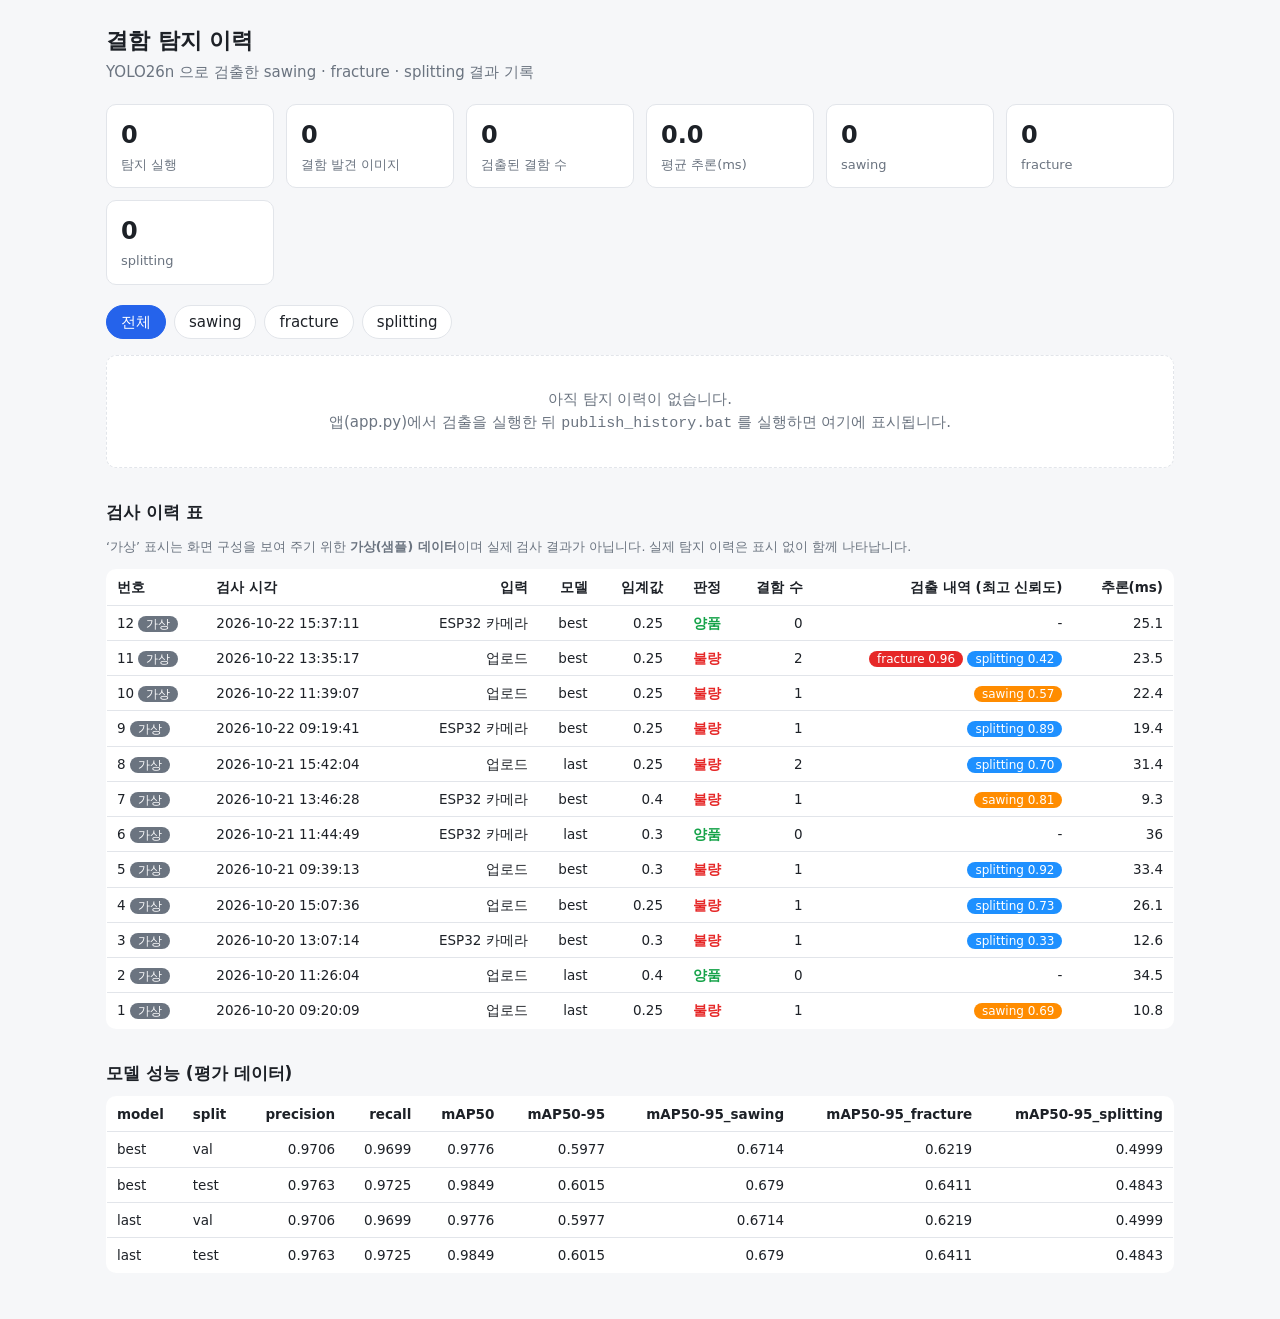
==== docs/index.html @ 81ce35f9 "Add virtual inspection history table (12 sample records) Co-Authored-By: Claude Sonnet 5.5 <noreply@" ====
<!doctype html>
<html lang="ko">
<head>
<meta charset="utf-8">
<meta name="viewport" content="width=device-width, initial-scale=1">
<title>결함 탐지 이력</title>
<style>
  :root { --bg:#f6f7f9; --card:#fff; --fg:#1d2127; --muted:#6b7480; --line:#e2e5ea; --accent:#2563eb;
          --sawing:#ff8c00; --fracture:#e62828; --splitting:#1e90ff; }
  @media (prefers-color-scheme: dark) {
    :root { --bg:#14161a; --card:#1d2025; --fg:#e8eaed; --muted:#9aa3ae; --line:#2c3037; --accent:#6ea0ff; }
  }
  * { box-sizing:border-box; }
  body { margin:0; background:var(--bg); color:var(--fg); font:15px/1.5 system-ui,"Malgun Gothic",sans-serif; }
  main { max-width:1100px; margin:0 auto; padding:24px 16px 48px; }
  h1 { font-size:22px; margin:0 0 4px; }
  .sub { color:var(--muted); margin:0 0 20px; }
  .stats { display:grid; grid-template-columns:repeat(auto-fit,minmax(150px,1fr)); gap:12px; margin-bottom:20px; }
  .stat { background:var(--card); border:1px solid var(--line); border-radius:10px; padding:12px 14px; }
  .stat b { display:block; font-size:24px; }
  .stat span { color:var(--muted); font-size:13px; }
  .bar { display:flex; flex-wrap:wrap; gap:8px; align-items:center; margin-bottom:16px; }
  .chip { border:1px solid var(--line); background:var(--card); color:var(--fg); border-radius:999px;
          padding:5px 14px; cursor:pointer; font:inherit; }
  .chip[aria-pressed="true"] { background:var(--accent); border-color:var(--accent); color:#fff; }
  .grid { display:grid; grid-template-columns:repeat(auto-fill,minmax(250px,1fr)); gap:14px; }
  .card { background:var(--card); border:1px solid var(--line); border-radius:10px; overflow:hidden; }
  .card img { width:100%; aspect-ratio:4/3; object-fit:contain; background:#000; display:block; cursor:zoom-in; }
  .card .body { padding:10px 12px; }
  .meta { color:var(--muted); font-size:12.5px; }
  .tags { margin-top:6px; display:flex; flex-wrap:wrap; gap:4px; }
  .tag { font-size:12px; color:#fff; padding:1px 8px; border-radius:999px; }
  .tag.sawing { background:var(--sawing); } .tag.fracture { background:var(--fracture); } .tag.splitting { background:var(--splitting); }
  .tag.none { background:var(--muted); }
  .empty { background:var(--card); border:1px dashed var(--line); border-radius:10px; padding:32px; text-align:center; color:var(--muted); }
  h2 { font-size:17px; margin:32px 0 10px; }
  table { width:100%; border-collapse:collapse; background:var(--card); border:1px solid var(--line); border-radius:10px; overflow:hidden; font-size:13.5px; }
  th,td { padding:7px 10px; text-align:right; border-bottom:1px solid var(--line); }
  th:first-child,td:first-child,th:nth-child(2),td:nth-child(2) { text-align:left; }
  dialog { border:0; padding:0; background:transparent; max-width:96vw; }
  dialog::backdrop { background:rgba(0,0,0,.8); }
  dialog img { max-width:96vw; max-height:92vh; display:block; }
  .scroll { overflow-x:auto; }
</style>
</head>
<body>
<main>
  <h1>결함 탐지 이력</h1>
  <p class="sub">YOLO26n 으로 검출한 sawing · fracture · splitting 결과 기록 <span id="updated"></span></p>

  <section class="stats" id="stats"></section>

  <div class="bar" id="filters" role="group" aria-label="클래스 필터"></div>
  <section class="grid" id="grid"></section>

  <h2>검사 이력 표</h2>
  <p class="meta">‘가상’ 표시는 화면 구성을 보여 주기 위한 <b>가상(샘플) 데이터</b>이며 실제 검사 결과가 아닙니다. 실제 탐지 이력은 표시 없이 함께 나타납니다.</p>
  <div class="scroll"><table id="hist"></table></div>

  <h2>모델 성능 (평가 데이터)</h2>
  <div class="scroll"><table id="metrics"></table></div>
</main>
<dialog id="dlg"><img id="dlgimg" alt="탐지 결과 확대"></dialog>

<script>
const CLASSES = ["sawing", "fracture", "splitting"];
let history = [], filter = "all";
const $ = id => document.getElementById(id);
const esc = s => String(s).replace(/[&<>"']/g, c => ({"&":"&amp;","<":"&lt;",">":"&gt;",'"':"&quot;","'":"&#39;"}[c]));

function renderStats() {
  const total = history.length;
  const defects = history.reduce((n, h) => n + h.detections.length, 0);
  const withDef = history.filter(h => h.detections.length).length;
  const avgMs = total ? history.reduce((n, h) => n + h.inference_ms, 0) / total : 0;
  const counts = Object.fromEntries(CLASSES.map(c => [c, 0]));
  history.forEach(h => h.detections.forEach(d => counts[d.class] = (counts[d.class] || 0) + 1));
  const items = [["탐지 실행", total], ["결함 발견 이미지", withDef], ["검출된 결함 수", defects],
                 ["평균 추론(ms)", avgMs.toFixed(1)], ...CLASSES.map(c => [c, counts[c]])];
  $("stats").innerHTML = items.map(([k, v]) => `<div class="stat"><b>${v}</b><span>${esc(k)}</span></div>`).join("");
}

function renderFilters() {
  const opts = ["all", ...CLASSES];
  $("filters").innerHTML = opts.map(o =>
    `<button class="chip" data-f="${o}" aria-pressed="${filter === o}">${o === "all" ? "전체" : o}</button>`).join("");
  $("filters").querySelectorAll("button").forEach(b => b.onclick = () => { filter = b.dataset.f; renderFilters(); renderGrid(); });
}

function renderGrid() {
  const list = history.filter(h => filter === "all" || h.detections.some(d => d.class === filter));
  if (!list.length) {
    $("grid").innerHTML = `<div class="empty" style="grid-column:1/-1">${history.length ? "조건에 맞는 이력이 없습니다." :
      "아직 탐지 이력이 없습니다.<br>앱(app.py)에서 검출을 실행한 뒤 <code>publish_history.bat</code> 를 실행하면 여기에 표시됩니다."}</div>`;
    return;
  }
  $("grid").innerHTML = list.map(h => {
    const tags = h.detections.length
      ? h.detections.map(d => `<span class="tag ${esc(d.class)}">${esc(d.class)} ${d.conf.toFixed(2)}</span>`).join("")
      : `<span class="tag none">검출 없음</span>`;
    return `<article class="card"><img loading="lazy" src="${esc(h.image)}" alt="탐지 결과 ${esc(h.time)}" data-src="${esc(h.image)}">
      <div class="body"><div>${esc(h.time.replace("T", " "))}</div>
      <div class="meta">${esc(h.source)} · 모델 ${esc(h.model)} · 임계값 ${h.conf} · ${h.inference_ms} ms</div>
      <div class="tags">${tags}</div></div></article>`;
  }).join("");
  $("grid").querySelectorAll("img").forEach(i => i.onclick = () => { $("dlgimg").src = i.dataset.src; $("dlg").showModal(); });
}

let samples = [];
function renderTable() {
  const rows = [...history, ...samples].sort((a, b) => b.time.localeCompare(a.time));
  const head = ["번호", "검사 시각", "입력", "모델", "임계값", "판정", "결함 수", "검출 내역 (최고 신뢰도)", "추론(ms)"];
  const body = rows.map((h, i) => {
    const n = h.detections.length;
    const by = {}; h.detections.forEach(d => by[d.class] = Math.max(by[d.class] || 0, d.conf));
    const detail = n ? Object.entries(by).map(([c, v]) => `<span class="tag ${esc(c)}">${esc(c)} ${v.toFixed(2)}</span>`).join(" ") : "-";
    const badge = h.virtual ? ` <span class="tag none">가상</span>` : "";
    const verdict = n ? `<b style="color:var(--fracture)">불량</b>` : `<b style="color:#16a34a">양품</b>`;
    return `<tr><td>${rows.length - i}${badge}</td><td>${esc(h.time.replace("T", " "))}</td><td>${esc(h.source)}</td>
      <td>${esc(h.model)}</td><td>${h.conf}</td><td>${verdict}</td><td>${n}</td><td>${detail}</td><td>${h.inference_ms}</td></tr>`;
  }).join("");
  $("hist").innerHTML = `<thead><tr>${head.map(c => `<th>${c}</th>`).join("")}</tr></thead><tbody>${body}</tbody>`;
}

async function load() {
  try {
    const r = await fetch("data/history.json", { cache: "no-cache" });
    history = r.ok ? await r.json() : [];
  } catch { history = []; }
  try {
    const s = await fetch("data/sample_history.json", { cache: "no-cache" });
    samples = s.ok ? await s.json() : [];
  } catch { samples = []; }
  renderTable();
  if (history.length) $("updated").textContent = "· 최근 " + history[0].time.replace("T", " ");
  renderStats(); renderFilters(); renderGrid();
  try {
    const t = await (await fetch("data/results_summary.csv")).text();
    const rows = t.trim().split(/\r?\n/).map(l => l.split(","));
    $("metrics").innerHTML = "<thead><tr>" + rows[0].map(c => `<th>${esc(c)}</th>`).join("") + "</tr></thead><tbody>" +
      rows.slice(1).map(r => "<tr>" + r.map(c => `<td>${esc(c)}</td>`).join("") + "</tr>").join("") + "</tbody>";
  } catch { $("metrics").remove(); }
}
$("dlg").onclick = () => $("dlg").close();
load();
</script>
</body>
</html>
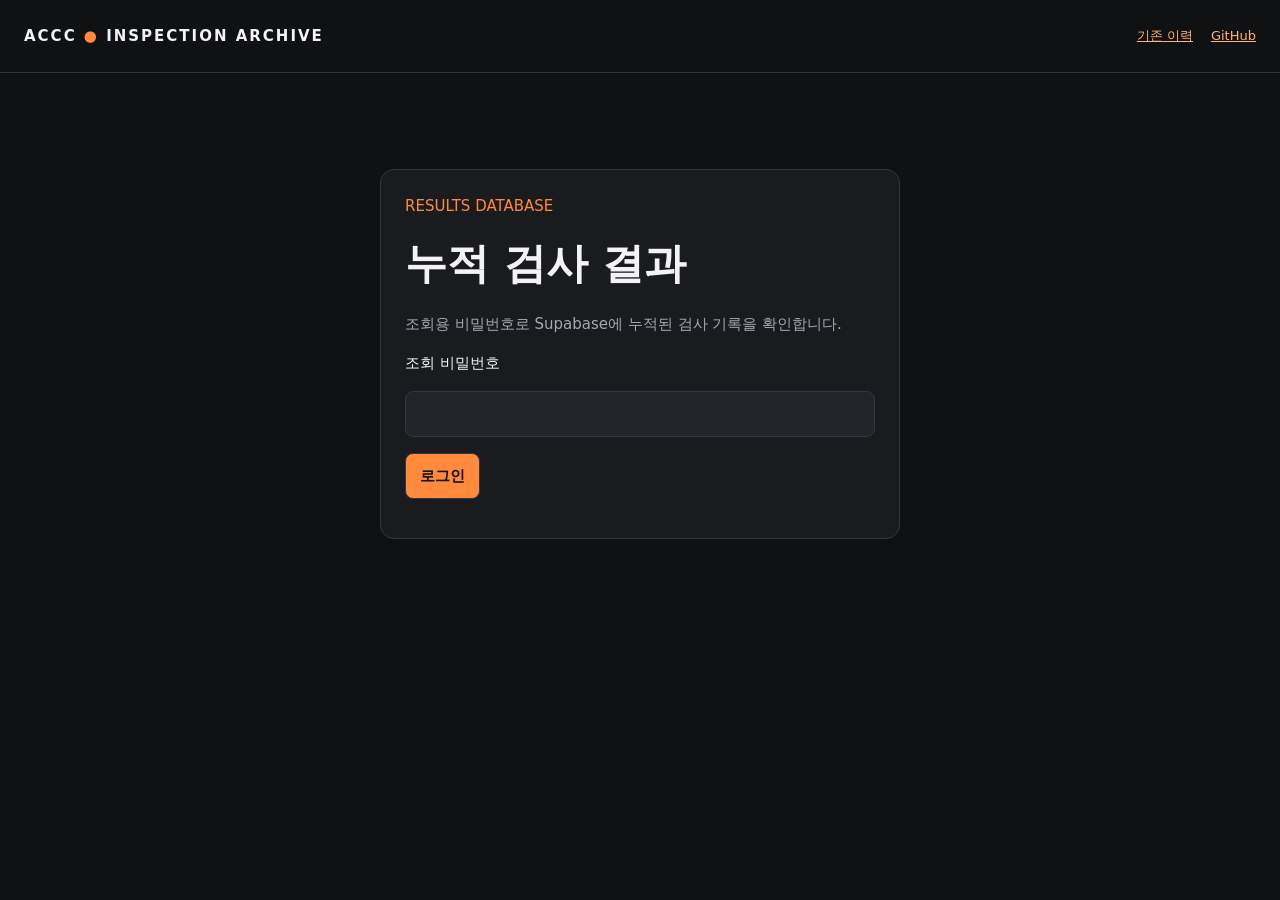
==== commit e62e8b01: "Deploy protected Supabase results dashboard on GitHub Pages" ====
--- a/docs/index.html
+++ b/docs/index.html
@@ -1,148 +1,10 @@
 <!doctype html>
-<html lang="ko">
-<head>
-<meta charset="utf-8">
-<meta name="viewport" content="width=device-width, initial-scale=1">
-<title>결함 탐지 이력</title>
-<style>
-  :root { --bg:#f6f7f9; --card:#fff; --fg:#1d2127; --muted:#6b7480; --line:#e2e5ea; --accent:#2563eb;
-          --sawing:#ff8c00; --fracture:#e62828; --splitting:#1e90ff; }
-  @media (prefers-color-scheme: dark) {
-    :root { --bg:#14161a; --card:#1d2025; --fg:#e8eaed; --muted:#9aa3ae; --line:#2c3037; --accent:#6ea0ff; }
-  }
-  * { box-sizing:border-box; }
-  body { margin:0; background:var(--bg); color:var(--fg); font:15px/1.5 system-ui,"Malgun Gothic",sans-serif; }
-  main { max-width:1100px; margin:0 auto; padding:24px 16px 48px; }
-  h1 { font-size:22px; margin:0 0 4px; }
-  .sub { color:var(--muted); margin:0 0 20px; }
-  .stats { display:grid; grid-template-columns:repeat(auto-fit,minmax(150px,1fr)); gap:12px; margin-bottom:20px; }
-  .stat { background:var(--card); border:1px solid var(--line); border-radius:10px; padding:12px 14px; }
-  .stat b { display:block; font-size:24px; }
-  .stat span { color:var(--muted); font-size:13px; }
-  .bar { display:flex; flex-wrap:wrap; gap:8px; align-items:center; margin-bottom:16px; }
-  .chip { border:1px solid var(--line); background:var(--card); color:var(--fg); border-radius:999px;
-          padding:5px 14px; cursor:pointer; font:inherit; }
-  .chip[aria-pressed="true"] { background:var(--accent); border-color:var(--accent); color:#fff; }
-  .grid { display:grid; grid-template-columns:repeat(auto-fill,minmax(250px,1fr)); gap:14px; }
-  .card { background:var(--card); border:1px solid var(--line); border-radius:10px; overflow:hidden; }
-  .card img { width:100%; aspect-ratio:4/3; object-fit:contain; background:#000; display:block; cursor:zoom-in; }
-  .card .body { padding:10px 12px; }
-  .meta { color:var(--muted); font-size:12.5px; }
-  .tags { margin-top:6px; display:flex; flex-wrap:wrap; gap:4px; }
-  .tag { font-size:12px; color:#fff; padding:1px 8px; border-radius:999px; }
-  .tag.sawing { background:var(--sawing); } .tag.fracture { background:var(--fracture); } .tag.splitting { background:var(--splitting); }
-  .tag.none { background:var(--muted); }
-  .empty { background:var(--card); border:1px dashed var(--line); border-radius:10px; padding:32px; text-align:center; color:var(--muted); }
-  h2 { font-size:17px; margin:32px 0 10px; }
-  table { width:100%; border-collapse:collapse; background:var(--card); border:1px solid var(--line); border-radius:10px; overflow:hidden; font-size:13.5px; }
-  th,td { padding:7px 10px; text-align:right; border-bottom:1px solid var(--line); }
-  th:first-child,td:first-child,th:nth-child(2),td:nth-child(2) { text-align:left; }
-  dialog { border:0; padding:0; background:transparent; max-width:96vw; }
-  dialog::backdrop { background:rgba(0,0,0,.8); }
-  dialog img { max-width:96vw; max-height:92vh; display:block; }
-  .scroll { overflow-x:auto; }
-</style>
-</head>
-<body>
-<main>
-  <h1>결함 탐지 이력</h1>
-  <p class="sub">YOLO26n 으로 검출한 sawing · fracture · splitting 결과 기록 <span id="updated"></span></p>
-
-  <section class="stats" id="stats"></section>
-
-  <div class="bar" id="filters" role="group" aria-label="클래스 필터"></div>
-  <section class="grid" id="grid"></section>
-
-  <h2>검사 이력 표</h2>
-  <p class="meta">‘가상’ 표시는 화면 구성을 보여 주기 위한 <b>가상(샘플) 데이터</b>이며 실제 검사 결과가 아닙니다. 실제 탐지 이력은 표시 없이 함께 나타납니다.</p>
-  <div class="scroll"><table id="hist"></table></div>
-
-  <h2>모델 성능 (평가 데이터)</h2>
-  <div class="scroll"><table id="metrics"></table></div>
-</main>
-<dialog id="dlg"><img id="dlgimg" alt="탐지 결과 확대"></dialog>
-
-<script>
-const CLASSES = ["sawing", "fracture", "splitting"];
-let history = [], filter = "all";
-const $ = id => document.getElementById(id);
-const esc = s => String(s).replace(/[&<>"']/g, c => ({"&":"&amp;","<":"&lt;",">":"&gt;",'"':"&quot;","'":"&#39;"}[c]));
-
-function renderStats() {
-  const total = history.length;
-  const defects = history.reduce((n, h) => n + h.detections.length, 0);
-  const withDef = history.filter(h => h.detections.length).length;
-  const avgMs = total ? history.reduce((n, h) => n + h.inference_ms, 0) / total : 0;
-  const counts = Object.fromEntries(CLASSES.map(c => [c, 0]));
-  history.forEach(h => h.detections.forEach(d => counts[d.class] = (counts[d.class] || 0) + 1));
-  const items = [["탐지 실행", total], ["결함 발견 이미지", withDef], ["검출된 결함 수", defects],
-                 ["평균 추론(ms)", avgMs.toFixed(1)], ...CLASSES.map(c => [c, counts[c]])];
-  $("stats").innerHTML = items.map(([k, v]) => `<div class="stat"><b>${v}</b><span>${esc(k)}</span></div>`).join("");
-}
-
-function renderFilters() {
-  const opts = ["all", ...CLASSES];
-  $("filters").innerHTML = opts.map(o =>
-    `<button class="chip" data-f="${o}" aria-pressed="${filter === o}">${o === "all" ? "전체" : o}</button>`).join("");
-  $("filters").querySelectorAll("button").forEach(b => b.onclick = () => { filter = b.dataset.f; renderFilters(); renderGrid(); });
-}
-
-function renderGrid() {
-  const list = history.filter(h => filter === "all" || h.detections.some(d => d.class === filter));
-  if (!list.length) {
-    $("grid").innerHTML = `<div class="empty" style="grid-column:1/-1">${history.length ? "조건에 맞는 이력이 없습니다." :
-      "아직 탐지 이력이 없습니다.<br>앱(app.py)에서 검출을 실행한 뒤 <code>publish_history.bat</code> 를 실행하면 여기에 표시됩니다."}</div>`;
-    return;
-  }
-  $("grid").innerHTML = list.map(h => {
-    const tags = h.detections.length
-      ? h.detections.map(d => `<span class="tag ${esc(d.class)}">${esc(d.class)} ${d.conf.toFixed(2)}</span>`).join("")
-      : `<span class="tag none">검출 없음</span>`;
-    return `<article class="card"><img loading="lazy" src="${esc(h.image)}" alt="탐지 결과 ${esc(h.time)}" data-src="${esc(h.image)}">
-      <div class="body"><div>${esc(h.time.replace("T", " "))}</div>
-      <div class="meta">${esc(h.source)} · 모델 ${esc(h.model)} · 임계값 ${h.conf} · ${h.inference_ms} ms</div>
-      <div class="tags">${tags}</div></div></article>`;
-  }).join("");
-  $("grid").querySelectorAll("img").forEach(i => i.onclick = () => { $("dlgimg").src = i.dataset.src; $("dlg").showModal(); });
-}
-
-let samples = [];
-function renderTable() {
-  const rows = [...history, ...samples].sort((a, b) => b.time.localeCompare(a.time));
-  const head = ["번호", "검사 시각", "입력", "모델", "임계값", "판정", "결함 수", "검출 내역 (최고 신뢰도)", "추론(ms)"];
-  const body = rows.map((h, i) => {
-    const n = h.detections.length;
-    const by = {}; h.detections.forEach(d => by[d.class] = Math.max(by[d.class] || 0, d.conf));
-    const detail = n ? Object.entries(by).map(([c, v]) => `<span class="tag ${esc(c)}">${esc(c)} ${v.toFixed(2)}</span>`).join(" ") : "-";
-    const badge = h.virtual ? ` <span class="tag none">가상</span>` : "";
-    const verdict = n ? `<b style="color:var(--fracture)">불량</b>` : `<b style="color:#16a34a">양품</b>`;
-    return `<tr><td>${rows.length - i}${badge}</td><td>${esc(h.time.replace("T", " "))}</td><td>${esc(h.source)}</td>
-      <td>${esc(h.model)}</td><td>${h.conf}</td><td>${verdict}</td><td>${n}</td><td>${detail}</td><td>${h.inference_ms}</td></tr>`;
-  }).join("");
-  $("hist").innerHTML = `<thead><tr>${head.map(c => `<th>${c}</th>`).join("")}</tr></thead><tbody>${body}</tbody>`;
-}
-
-async function load() {
-  try {
-    const r = await fetch("data/history.json", { cache: "no-cache" });
-    history = r.ok ? await r.json() : [];
-  } catch { history = []; }
-  try {
-    const s = await fetch("data/sample_history.json", { cache: "no-cache" });
-    samples = s.ok ? await s.json() : [];
-  } catch { samples = []; }
-  renderTable();
-  if (history.length) $("updated").textContent = "· 최근 " + history[0].time.replace("T", " ");
-  renderStats(); renderFilters(); renderGrid();
-  try {
-    const t = await (await fetch("data/results_summary.csv")).text();
-    const rows = t.trim().split(/\r?\n/).map(l => l.split(","));
-    $("metrics").innerHTML = "<thead><tr>" + rows[0].map(c => `<th>${esc(c)}</th>`).join("") + "</tr></thead><tbody>" +
-      rows.slice(1).map(r => "<tr>" + r.map(c => `<td>${esc(c)}</td>`).join("") + "</tr>").join("") + "</tbody>";
-  } catch { $("metrics").remove(); }
-}
-$("dlg").onclick = () => $("dlg").close();
-load();
-</script>
-</body>
-</html>
+<html lang="ko"><head><meta charset="utf-8"><meta name="viewport" content="width=device-width,initial-scale=1"><meta name="referrer" content="no-referrer"><title>ACCC · 누적 검사 결과</title><link rel="stylesheet" href="./dashboard.css"></head>
+<body><header><div class="brand">ACCC <span>●</span> INSPECTION ARCHIVE</div><nav><a href="./legacy-history.html">기존 이력</a><a href="https://github.com/opsk123/defect-detection-history">GitHub</a><button id="logout" hidden>로그아웃</button></nav></header>
+<main><section id="login" class="panel login"><div class="eyebrow">RESULTS DATABASE</div><h1>누적 검사 결과</h1><p>조회용 비밀번호로 Supabase에 누적된 검사 기록을 확인합니다.</p><form id="loginForm"><label for="password">조회 비밀번호</label><input id="password" type="password" autocomplete="current-password" required><button class="primary" id="loginButton">로그인</button></form><p id="loginError" class="error" role="alert"></p></section>
+<section id="dashboard" hidden><div class="eyebrow">ACCC / RESULTS INTELLIGENCE</div><h1>누적 검사 결과<span style="color:var(--orange)">.</span></h1><p>라인별 검사 흐름과 두 AI 모델의 판정 근거를 확인합니다.</p>
+<div class="panel filters"><label>시작일 · 한국 시간<input id="from" type="date"></label><label>종료일 · 한국 시간<input id="to" type="date"></label><button id="refresh" class="primary">조회 · 새로고침</button><label class="check"><input type="checkbox" id="auto">30초 자동 갱신</label><label class="check"><input type="checkbox" id="fixture">모의·미실행 포함</label><label>검사 라인<select id="line"><option value="">전체</option></select></label><label>판정<select id="status"><option value="">전체</option></select></label></div>
+<p id="message" role="status" class="status"></p><div id="metrics" class="metrics"></div><div class="charts"><section class="panel"><h3>최종 판정</h3><div id="statusChart"></div></section><section class="panel"><h3>검출 결함 · 관측 프레임 수</h3><div id="classChart"></div></section></div>
+<section class="panel"><div class="filters"><h3>검사 기록</h3><button id="csv">현재 필터 CSV</button><button id="previous">이전</button><span id="page"></span><button id="next">다음</button></div><div class="table-wrap"><table><thead><tr><th>검사 시각 · KST</th><th>라인</th><th>실행 구분</th><th>분류</th><th>YOLO 검출</th><th>최종 판정</th><th>상세</th></tr></thead><tbody id="rows"></tbody></table></div><p id="empty" hidden>현재 필터에 해당하는 기록이 없습니다.</p></section>
+<p class="status">집계 단위는 관측 프레임입니다. 정상 후보·손상 의심은 확정 판정이 아니며, 모델 점수는 정확도가 아닙니다. 원본 이미지는 PC에 보관되며 이 조회 화면에서는 전송하지 않습니다.</p></section></main>
+<dialog id="details"><button id="closeDetails">닫기</button><h2>검사 상세</h2><pre id="detailText"></pre></dialog><script src="./config.js"></script><script type="module" src="./dashboard.js"></script></body></html>
--- a/docs/dashboard.css
+++ b/docs/dashboard.css
@@ -0,0 +1 @@
+:root{color-scheme:dark;--bg:#101113;--panel:#1a1b1f;--line:#34363d;--orange:#ff8a3d;--muted:#a6a8b1}*{box-sizing:border-box}body{margin:0;background:var(--bg);color:#f3f3f5;font:15px/1.6 system-ui,'Malgun Gothic',sans-serif}header,main{max-width:1280px;margin:auto;padding:24px}header{display:flex;align-items:center;justify-content:space-between;border-bottom:1px solid var(--line)}.brand{font-weight:800;letter-spacing:2px}.brand span,.eyebrow{color:var(--orange)}a{color:#ffb27c}h1{font-size:clamp(28px,4vw,42px);margin:12px 0}p{color:var(--muted)}button,input,select{font:inherit;border:1px solid var(--line);border-radius:8px;padding:10px 14px;background:#23252a;color:#fff}button{cursor:pointer}button:hover{border-color:var(--orange)}button:disabled{opacity:.5;cursor:wait}.primary{background:var(--orange);color:#17120f;font-weight:700}.panel{background:var(--panel);border:1px solid var(--line);border-radius:14px;padding:24px;margin:20px 0}.login{max-width:520px;margin:8vh auto}.login label,.login input{display:block;width:100%;margin-bottom:16px}.filters{display:flex;gap:16px;align-items:end;flex-wrap:wrap}.filters label{display:flex;flex-direction:column;font-size:13px;color:var(--muted);gap:6px}.filters .check{flex-direction:row;align-items:center}.metrics{display:grid;grid-template-columns:repeat(4,1fr);gap:16px}.metric{padding:22px;background:var(--panel);border:1px solid var(--line);border-radius:12px}.metric small{color:var(--muted)}.metric strong{display:block;font-size:30px;margin-top:8px}.charts{display:grid;grid-template-columns:1fr 1fr;gap:20px}.bar{display:grid;grid-template-columns:90px 1fr 65px;align-items:center;gap:12px;margin:12px 0}.bar meter{width:100%;height:18px;accent-color:var(--orange)}.bar span:last-child{text-align:right}.table-wrap{overflow:auto}table{width:100%;border-collapse:collapse;white-space:nowrap}th,td{text-align:left;padding:14px 10px;border-bottom:1px solid var(--line);font-size:13px}th{color:var(--muted)}.status{font-size:13px;color:var(--muted)}.error{color:#ffb0a7}dialog{background:var(--panel);color:white;border:1px solid var(--line);border-radius:12px;max-width:800px;width:90vw}dialog::backdrop{background:#000a}pre{white-space:pre-wrap;overflow-wrap:anywhere;font-size:13px}nav{display:flex;align-items:center;gap:18px;font-size:13px}[hidden]{display:none!important}@media(max-width:700px){header,main{padding:16px}.metrics{grid-template-columns:1fr 1fr}.charts{grid-template-columns:1fr}nav{gap:10px}header .brand{font-size:12px}.panel{padding:18px}}
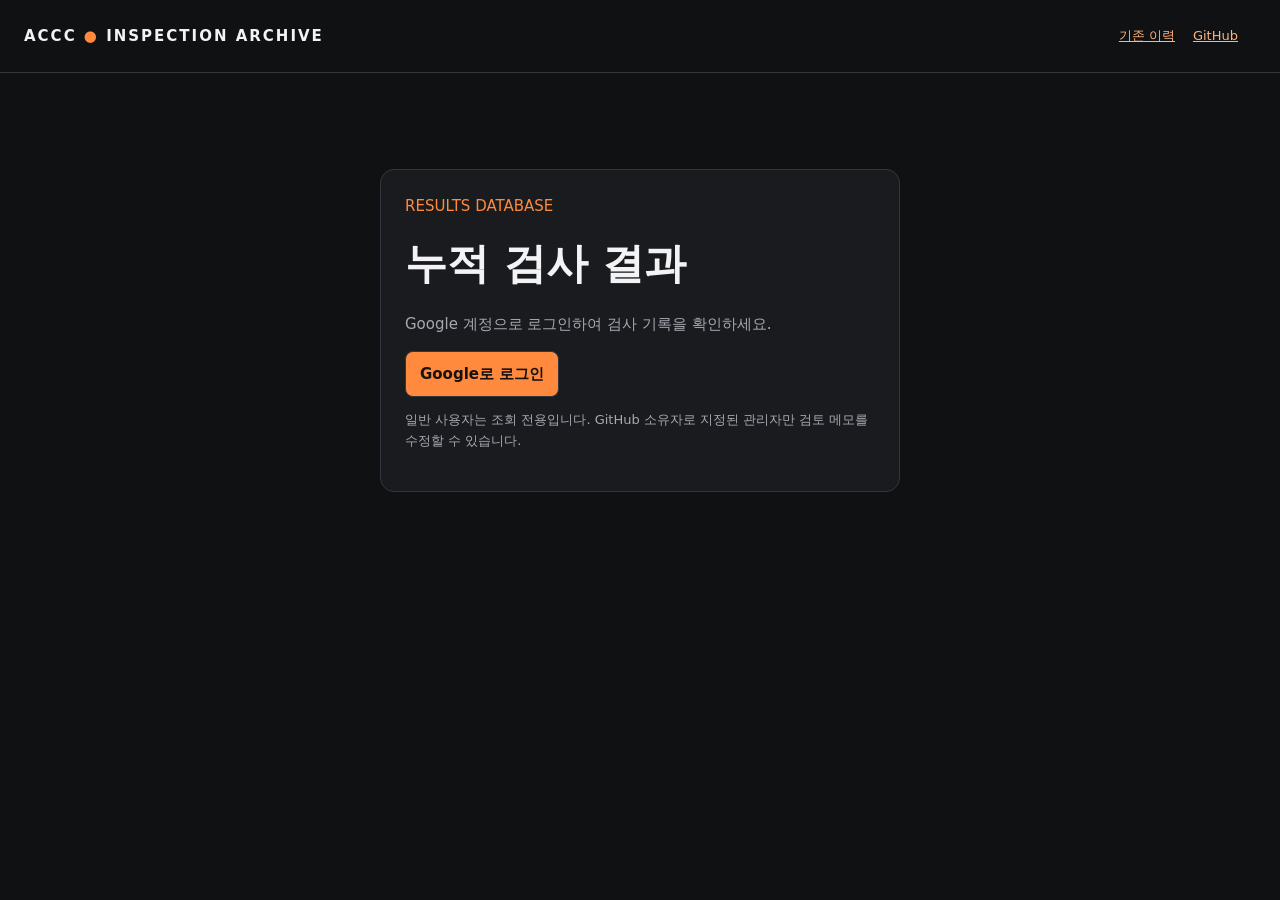
==== commit 8d89a8b1: "Add Google sign-in and server-enforced owner review permissions" ====
--- a/docs/index.html
+++ b/docs/index.html
@@ -1,10 +1,10 @@
 <!doctype html>
 <html lang="ko"><head><meta charset="utf-8"><meta name="viewport" content="width=device-width,initial-scale=1"><meta name="referrer" content="no-referrer"><title>ACCC · 누적 검사 결과</title><link rel="stylesheet" href="./dashboard.css"></head>
-<body><header><div class="brand">ACCC <span>●</span> INSPECTION ARCHIVE</div><nav><a href="./legacy-history.html">기존 이력</a><a href="https://github.com/opsk123/defect-detection-history">GitHub</a><button id="logout" hidden>로그아웃</button></nav></header>
-<main><section id="login" class="panel login"><div class="eyebrow">RESULTS DATABASE</div><h1>누적 검사 결과</h1><p>조회용 비밀번호로 Supabase에 누적된 검사 기록을 확인합니다.</p><form id="loginForm"><label for="password">조회 비밀번호</label><input id="password" type="password" autocomplete="current-password" required><button class="primary" id="loginButton">로그인</button></form><p id="loginError" class="error" role="alert"></p></section>
+<body><header><div class="brand">ACCC <span>●</span> INSPECTION ARCHIVE</div><nav><a href="./legacy-history.html">기존 이력</a><a href="https://github.com/opsk123/defect-detection-history">GitHub</a><span id="accountRole" aria-live="polite"></span><button id="logout" hidden>로그아웃</button></nav></header>
+<main><section id="login" class="panel login"><div class="eyebrow">RESULTS DATABASE</div><h1>누적 검사 결과</h1><p>Google 계정으로 로그인하여 검사 기록을 확인하세요.</p><button class="primary" id="loginButton" type="button">Google로 로그인</button><p class="status">일반 사용자는 조회 전용입니다. GitHub 소유자로 지정된 관리자만 검토 메모를 수정할 수 있습니다.</p><p id="loginError" class="error" role="alert"></p></section>
 <section id="dashboard" hidden><div class="eyebrow">ACCC / RESULTS INTELLIGENCE</div><h1>누적 검사 결과<span style="color:var(--orange)">.</span></h1><p>라인별 검사 흐름과 두 AI 모델의 판정 근거를 확인합니다.</p>
-<div class="panel filters"><label>시작일 · 한국 시간<input id="from" type="date"></label><label>종료일 · 한국 시간<input id="to" type="date"></label><button id="refresh" class="primary">조회 · 새로고침</button><label class="check"><input type="checkbox" id="auto">30초 자동 갱신</label><label class="check"><input type="checkbox" id="fixture">모의·미실행 포함</label><label>검사 라인<select id="line"><option value="">전체</option></select></label><label>판정<select id="status"><option value="">전체</option></select></label></div>
-<p id="message" role="status" class="status"></p><div id="metrics" class="metrics"></div><div class="charts"><section class="panel"><h3>최종 판정</h3><div id="statusChart"></div></section><section class="panel"><h3>검출 결함 · 관측 프레임 수</h3><div id="classChart"></div></section></div>
-<section class="panel"><div class="filters"><h3>검사 기록</h3><button id="csv">현재 필터 CSV</button><button id="previous">이전</button><span id="page"></span><button id="next">다음</button></div><div class="table-wrap"><table><thead><tr><th>검사 시각 · KST</th><th>라인</th><th>실행 구분</th><th>분류</th><th>YOLO 검출</th><th>최종 판정</th><th>상세</th></tr></thead><tbody id="rows"></tbody></table></div><p id="empty" hidden>현재 필터에 해당하는 기록이 없습니다.</p></section>
-<p class="status">집계 단위는 관측 프레임입니다. 정상 후보·손상 의심은 확정 판정이 아니며, 모델 점수는 정확도가 아닙니다. 원본 이미지는 PC에 보관되며 이 조회 화면에서는 전송하지 않습니다.</p></section></main>
-<dialog id="details"><button id="closeDetails">닫기</button><h2>검사 상세</h2><pre id="detailText"></pre></dialog><script src="./config.js"></script><script type="module" src="./dashboard.js"></script></body></html>
+<div class="panel filters"><label>시작일 · 한국 시간<input id="from" type="date"></label><label>종료일 · 한국 시간<input id="to" type="date"></label><button id="refresh" class="primary">조회 · 새로고침</button><label class="check"><input type="checkbox" id="auto">30초 자동 갱신</label><label class="check"><input type="checkbox" id="fixture" checked>가상·시연 데이터 포함</label><label>검사 라인<select id="line"><option value="">전체</option></select></label><label>판정<select id="status"><option value="">전체</option></select></label></div>
+<p id="message" role="status" class="status"></p><div id="demoNotice" class="panel" style="border-color:#ff8a3d;color:#ffb27c" hidden></div><div id="metrics" class="metrics"></div><div class="charts"><section class="panel"><h3>최종 판정</h3><div id="statusChart"></div></section><section class="panel"><h3>검출 결함 · 세션 수</h3><div id="classChart"></div></section></div>
+<section class="panel"><div class="filters"><h3 id="recordCount">검사 기록 · 총 0건</h3><button id="csv">현재 필터 CSV</button><button id="previous">이전</button><span id="page"></span><button id="next">다음</button></div><p id="recordRange" class="status"></p><div class="table-wrap"><table><thead><tr><th>검사 시각 · KST</th><th>라인</th><th>실행 구분</th><th>사진 수</th><th>분류</th><th>YOLO 검출</th><th>최종 판정</th><th>상세</th></tr></thead><tbody id="rows"></tbody></table></div><p id="empty" hidden>현재 필터에 해당하는 기록이 없습니다.</p></section>
+<p class="status">검사 기록 한 줄은 검사 세션 하나입니다. 정상 일치는 조회 기간 내 세션의 모든 사진에서 두 모델이 일치한 세션만 셉니다. 불일치가 있으면 재검토, 오류·미실행이 남아 있으면 별도 상태로 표시합니다. 정상은 두 모델의 판정 일치를 뜻하며 무결함을 의미하지 않습니다. 같은 결함으로 일치해도 정상으로 표시하며 결함 종류는 별도로 유지합니다. 재검토는 두 모델의 불일치에만 표시합니다. 모델 오류·미실행은 별도 상태입니다. 원본 이미지는 PC에 보관되며 이 조회 화면에서는 전송하지 않습니다.</p></section></main>
+<dialog id="details"><button id="closeDetails">닫기</button><button id="detailCsv">세션 사진별 CSV</button><h2>검사 상세</h2><pre id="detailText"></pre><section><h3>검토 메모</h3><textarea id="reviewNote" maxlength="4000" rows="4" readonly aria-label="검토 메모"></textarea><button id="saveReview" class="primary" hidden>관리자 · 메모 저장</button><p id="reviewStatus" role="status"></p></section></dialog><script src="./config.js"></script><script src="./vendor/supabase-2.119.0.js"></script><script type="module" src="./dashboard.js"></script></body></html>
--- a/docs/dashboard.css
+++ b/docs/dashboard.css
@@ -1 +1,3 @@
 :root{color-scheme:dark;--bg:#101113;--panel:#1a1b1f;--line:#34363d;--orange:#ff8a3d;--muted:#a6a8b1}*{box-sizing:border-box}body{margin:0;background:var(--bg);color:#f3f3f5;font:15px/1.6 system-ui,'Malgun Gothic',sans-serif}header,main{max-width:1280px;margin:auto;padding:24px}header{display:flex;align-items:center;justify-content:space-between;border-bottom:1px solid var(--line)}.brand{font-weight:800;letter-spacing:2px}.brand span,.eyebrow{color:var(--orange)}a{color:#ffb27c}h1{font-size:clamp(28px,4vw,42px);margin:12px 0}p{color:var(--muted)}button,input,select{font:inherit;border:1px solid var(--line);border-radius:8px;padding:10px 14px;background:#23252a;color:#fff}button{cursor:pointer}button:hover{border-color:var(--orange)}button:disabled{opacity:.5;cursor:wait}.primary{background:var(--orange);color:#17120f;font-weight:700}.panel{background:var(--panel);border:1px solid var(--line);border-radius:14px;padding:24px;margin:20px 0}.login{max-width:520px;margin:8vh auto}.login label,.login input{display:block;width:100%;margin-bottom:16px}.filters{display:flex;gap:16px;align-items:end;flex-wrap:wrap}.filters label{display:flex;flex-direction:column;font-size:13px;color:var(--muted);gap:6px}.filters .check{flex-direction:row;align-items:center}.metrics{display:grid;grid-template-columns:repeat(4,1fr);gap:16px}.metric{padding:22px;background:var(--panel);border:1px solid var(--line);border-radius:12px}.metric small{color:var(--muted)}.metric strong{display:block;font-size:30px;margin-top:8px}.charts{display:grid;grid-template-columns:1fr 1fr;gap:20px}.bar{display:grid;grid-template-columns:90px 1fr 65px;align-items:center;gap:12px;margin:12px 0}.bar meter{width:100%;height:18px;accent-color:var(--orange)}.bar span:last-child{text-align:right}.table-wrap{overflow:auto}table{width:100%;border-collapse:collapse;white-space:nowrap}th,td{text-align:left;padding:14px 10px;border-bottom:1px solid var(--line);font-size:13px}th{color:var(--muted)}.status{font-size:13px;color:var(--muted)}.error{color:#ffb0a7}dialog{background:var(--panel);color:white;border:1px solid var(--line);border-radius:12px;max-width:800px;width:90vw}dialog::backdrop{background:#000a}pre{white-space:pre-wrap;overflow-wrap:anywhere;font-size:13px}nav{display:flex;align-items:center;gap:18px;font-size:13px}[hidden]{display:none!important}@media(max-width:700px){header,main{padding:16px}.metrics{grid-template-columns:1fr 1fr}.charts{grid-template-columns:1fr}nav{gap:10px}header .brand{font-size:12px}.panel{padding:18px}}
+
+#accountRole{color:#ffb27c;font-size:12px}#reviewNote{display:block;width:100%;box-sizing:border-box;background:#111;color:#eee;border:1px solid #444;border-radius:8px;padding:12px;margin-bottom:12px}#reviewNote[readonly]{opacity:.8}
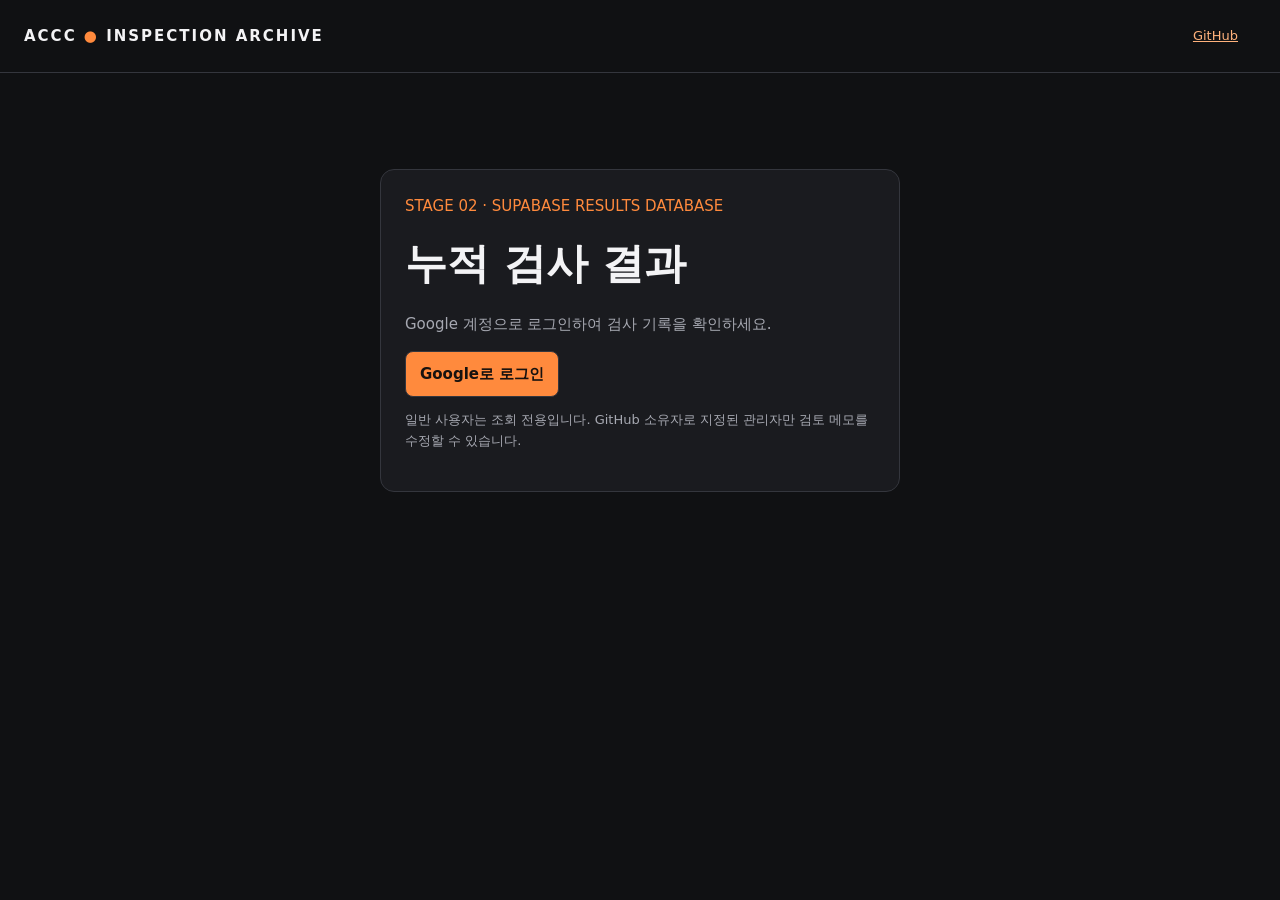
==== commit 43188f6a: "Finalize stage two as the GitHub-hosted Supabase Google-login app" ====
--- a/docs/index.html
+++ b/docs/index.html
@@ -1,7 +1,7 @@
 <!doctype html>
 <html lang="ko"><head><meta charset="utf-8"><meta name="viewport" content="width=device-width,initial-scale=1"><meta name="referrer" content="no-referrer"><title>ACCC · 누적 검사 결과</title><link rel="stylesheet" href="./dashboard.css"></head>
-<body><header><div class="brand">ACCC <span>●</span> INSPECTION ARCHIVE</div><nav><a href="./legacy-history.html">기존 이력</a><a href="https://github.com/opsk123/defect-detection-history">GitHub</a><span id="accountRole" aria-live="polite"></span><button id="logout" hidden>로그아웃</button></nav></header>
-<main><section id="login" class="panel login"><div class="eyebrow">RESULTS DATABASE</div><h1>누적 검사 결과</h1><p>Google 계정으로 로그인하여 검사 기록을 확인하세요.</p><button class="primary" id="loginButton" type="button">Google로 로그인</button><p class="status">일반 사용자는 조회 전용입니다. GitHub 소유자로 지정된 관리자만 검토 메모를 수정할 수 있습니다.</p><p id="loginError" class="error" role="alert"></p></section>
+<body><header><div class="brand">ACCC <span>●</span> INSPECTION ARCHIVE</div><nav><a href="https://github.com/opsk123/defect-detection-history">GitHub</a><span id="accountRole" aria-live="polite"></span><button id="logout" hidden>로그아웃</button></nav></header>
+<main><section id="login" class="panel login"><div class="eyebrow">STAGE 02 · SUPABASE RESULTS DATABASE</div><h1>누적 검사 결과</h1><p>Google 계정으로 로그인하여 검사 기록을 확인하세요.</p><button class="primary" id="loginButton" type="button">Google로 로그인</button><p class="status">일반 사용자는 조회 전용입니다. GitHub 소유자로 지정된 관리자만 검토 메모를 수정할 수 있습니다.</p><p id="loginError" class="error" role="alert"></p></section>
 <section id="dashboard" hidden><div class="eyebrow">ACCC / RESULTS INTELLIGENCE</div><h1>누적 검사 결과<span style="color:var(--orange)">.</span></h1><p>라인별 검사 흐름과 두 AI 모델의 판정 근거를 확인합니다.</p>
 <div class="panel filters"><label>시작일 · 한국 시간<input id="from" type="date"></label><label>종료일 · 한국 시간<input id="to" type="date"></label><button id="refresh" class="primary">조회 · 새로고침</button><label class="check"><input type="checkbox" id="auto">30초 자동 갱신</label><label class="check"><input type="checkbox" id="fixture" checked>가상·시연 데이터 포함</label><label>검사 라인<select id="line"><option value="">전체</option></select></label><label>판정<select id="status"><option value="">전체</option></select></label></div>
 <p id="message" role="status" class="status"></p><div id="demoNotice" class="panel" style="border-color:#ff8a3d;color:#ffb27c" hidden></div><div id="metrics" class="metrics"></div><div class="charts"><section class="panel"><h3>최종 판정</h3><div id="statusChart"></div></section><section class="panel"><h3>검출 결함 · 세션 수</h3><div id="classChart"></div></section></div>
